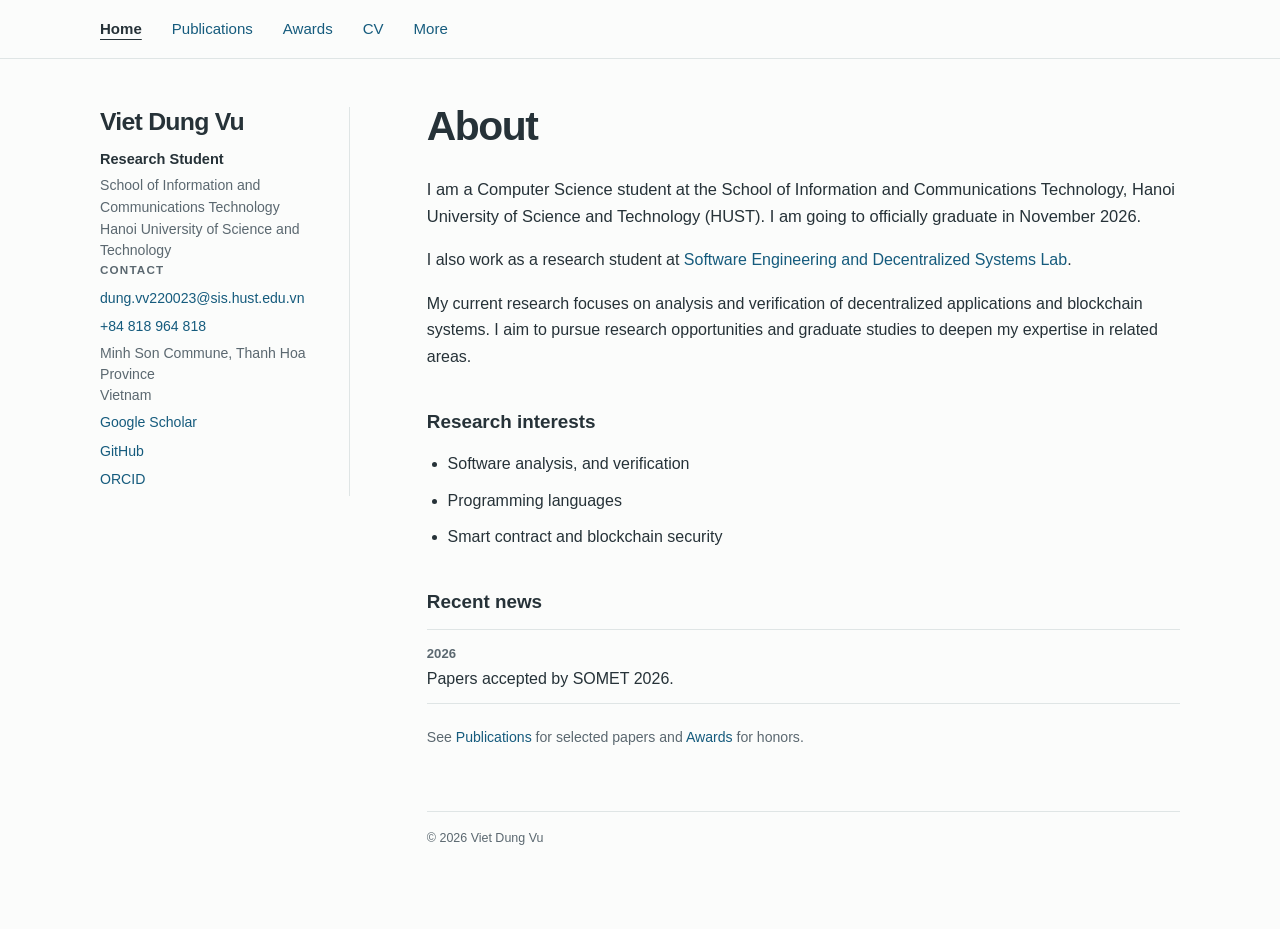
==== index.html @ 9a317e9e "first commit" ====
<!doctype html>
<html lang="en">
<head>
  <meta charset="utf-8">
  <meta name="viewport" content="width=device-width, initial-scale=1">
  <meta name="description" content="Thông tin cơ bản và liên hệ.">
  <title>Home</title>
  <link rel="stylesheet" href="styles.css">
  <script src="app.js" defer></script>
</head>
<body>
  <header class="site-header" id="site-header"></header>
  <div class="layout">
    <aside class="sidebar" id="profile-sidebar"></aside>
    <main class="content" id="main">
      <!-- Nội dung mẫu từ example.html (Yi Li); hãy thay bằng thông tin của bạn. -->
      <h1>About</h1>
      <p class="lead">I am a Computer Science student at the School of Information and Communications Technology, Hanoi University of Science and Technology (HUST). I am going to officially graduate in November 2026.</p>
      <p>I also work as a research student at <a href="https://fintech.hust.edu.vn/research/r&d-labs/software-engineering-and-decentralized-systems" target="_blank" rel="noopener noreferrer">Software Engineering and Decentralized Systems Lab</a>.</p>
      <p>My current research focuses on analysis and verification of decentralized applications and blockchain systems. I aim to pursue research opportunities and graduate studies to deepen my expertise in related areas.</p>
      <h2>Research interests</h2>
      <ul>
        <li>Software analysis, and verification</li>
        <li>Programming languages</li>
        <li>Smart contract and blockchain security</li>
      </ul>
      <h2>Recent news</h2>
      <ul class="simple-list">
        <li><span class="year">2026</span><br>Papers accepted by SOMET 2026.</li>
      </ul>
      <p class="section-note">See <a href="publications.html">Publications</a> for selected papers and <a href="awards.html">Awards</a> for honors.</p>
    </main>
  </div>
</body>
</html>
---- styles.css ----
:root {
  color-scheme: light;
  --ink: #263238;
  --muted: #5b6870;
  --link: #155b7d;
  --line: #dfe5e5;
  --background: #fbfcfb;
}

* { box-sizing: border-box; }
html { scroll-behavior: smooth; }
body {
  margin: 0;
  background: var(--background);
  color: var(--ink);
  font: 16px/1.65 -apple-system, BlinkMacSystemFont, "Segoe UI", Helvetica, Arial, sans-serif;
}
a { color: var(--link); text-decoration: none; }
a:hover { text-decoration: underline; }
a:focus-visible { outline: 2px solid var(--link); outline-offset: 3px; }

.site-header {
  position: sticky;
  top: 0;
  z-index: 10;
  background: var(--background);
  border-bottom: 1px solid var(--line);
}
.top-nav {
  display: flex;
  align-items: center;
  flex-wrap: wrap;
  gap: 4px 30px;
  width: min(1080px, calc(100% - 64px));
  min-height: 58px;
  margin: 0 auto;
  padding: 9px 0;
  list-style: none;
}
.top-nav a { display: inline-block; padding: 5px 0; font-size: .94rem; }
.top-nav a[aria-current="page"] { color: var(--ink); font-weight: 700; text-decoration: underline; text-underline-offset: 5px; }

.layout {
  display: grid;
  grid-template-columns: 250px minmax(0, 1fr);
  gap: clamp(40px, 6vw, 90px);
  width: min(1080px, calc(100% - 64px));
  margin: 0 auto;
  padding: 48px 0 80px;
}
.sidebar {
  align-self: start;
  position: sticky;
  top: 78px;
  max-height: calc(100vh - 94px);
  overflow-y: auto;
  padding-right: 28px;
  border-right: 1px solid var(--line);
}
.name {
  display: block;
  color: var(--ink);
  font-size: 1.55rem;
  font-weight: 700;
  letter-spacing: -.03em;
  line-height: 1.25;
}
.name:hover { text-decoration: none; }
.role { margin: 9px 0 4px; font-size: .91rem; font-weight: 600; }
.affiliation { margin: 0; color: var(--muted); font-size: .88rem; line-height: 1.55; }
.sidebar h2 {
  margin: 29px 0 8px;
  color: var(--muted);
  font-size: .73rem;
  font-weight: 700;
  letter-spacing: .1em;
  text-transform: uppercase;
}
.contact-list { list-style: none; margin: 0; padding: 0; }
.contact-list li { margin: 5px 0; font-size: .88rem; overflow-wrap: anywhere; }
.address { color: var(--muted); line-height: 1.5; }

.content { min-width: 0; max-width: 760px; }
h1, h2, h3, p { margin-top: 0; }
h1 { margin: -5px 0 25px; font-size: clamp(2rem, 3.5vw, 2.55rem); line-height: 1.2; letter-spacing: -.035em; }
h2 { margin: 39px 0 13px; font-size: 1.18rem; line-height: 1.4; }
h2:first-child { margin-top: 0; }
p { margin-bottom: 17px; }
.lead { font-size: 1.03rem; }
.small, .meta { color: var(--muted); font-size: .88rem; }
.meta { margin: 3px 0 0; }
.content ul { padding-left: 1.3rem; }
.content li { margin-bottom: 10px; }
.simple-list { padding: 0 !important; margin: 0; list-style: none; }
.simple-list li { padding: 10px 0; margin: 0; border-bottom: 1px solid var(--line); }
.simple-list li:first-child { border-top: 1px solid var(--line); }
.section-note { margin-top: 22px; font-size: .88rem; color: var(--muted); }
.paper-list { list-style: none; padding: 0 !important; margin: 0; }
.paper-list li { padding: 14px 0; margin: 0; border-bottom: 1px solid var(--line); }
.paper-list li:first-child { border-top: 1px solid var(--line); }
.paper-title { display: block; font-weight: 600; line-height: 1.45; }
.doi-link {
  display: inline-flex;
  align-items: center;
  gap: 2px;
  margin-left: 7px;
  padding: 1px 5px;
  border: 1px solid var(--line);
  border-radius: 4px;
  color: var(--link);
  font-size: .7rem;
  font-weight: 700;
  line-height: 1.4;
  vertical-align: 2px;
  white-space: nowrap;
}
.doi-link:hover { border-color: var(--link); text-decoration: none; }
.paper-meta { display: block; margin-top: 3px; color: var(--muted); font-size: .88rem; }
.year { color: var(--muted); font-size: .82rem; font-weight: 700; }
.cv-entry { padding: 10px 0; border-bottom: 1px solid var(--line); }
.cv-entry:first-of-type { border-top: 1px solid var(--line); }
.cv-entry strong { display: block; font-weight: 600; }
.cv-entry span { display: block; color: var(--muted); font-size: .88rem; }
.page-footer { margin-top: 62px; padding-top: 16px; border-top: 1px solid var(--line); color: var(--muted); font-size: .78rem; }

@media (max-width: 720px) {
  .top-nav { width: min(100% - 36px, 760px); gap: 2px 18px; }
  .layout { display: block; width: min(100% - 36px, 760px); padding: 30px 0 55px; }
  .sidebar { position: static; max-height: none; overflow: visible; padding: 0 0 23px; margin-bottom: 32px; border-right: 0; border-bottom: 1px solid var(--line); }
  .sidebar h2 { margin-top: 18px; }
  .contact-list { display: flex; flex-wrap: wrap; gap: 1px 14px; }
  .contact-list li { margin: 0; }
  .address { flex-basis: 100%; }
  h1 { margin-bottom: 20px; }
}
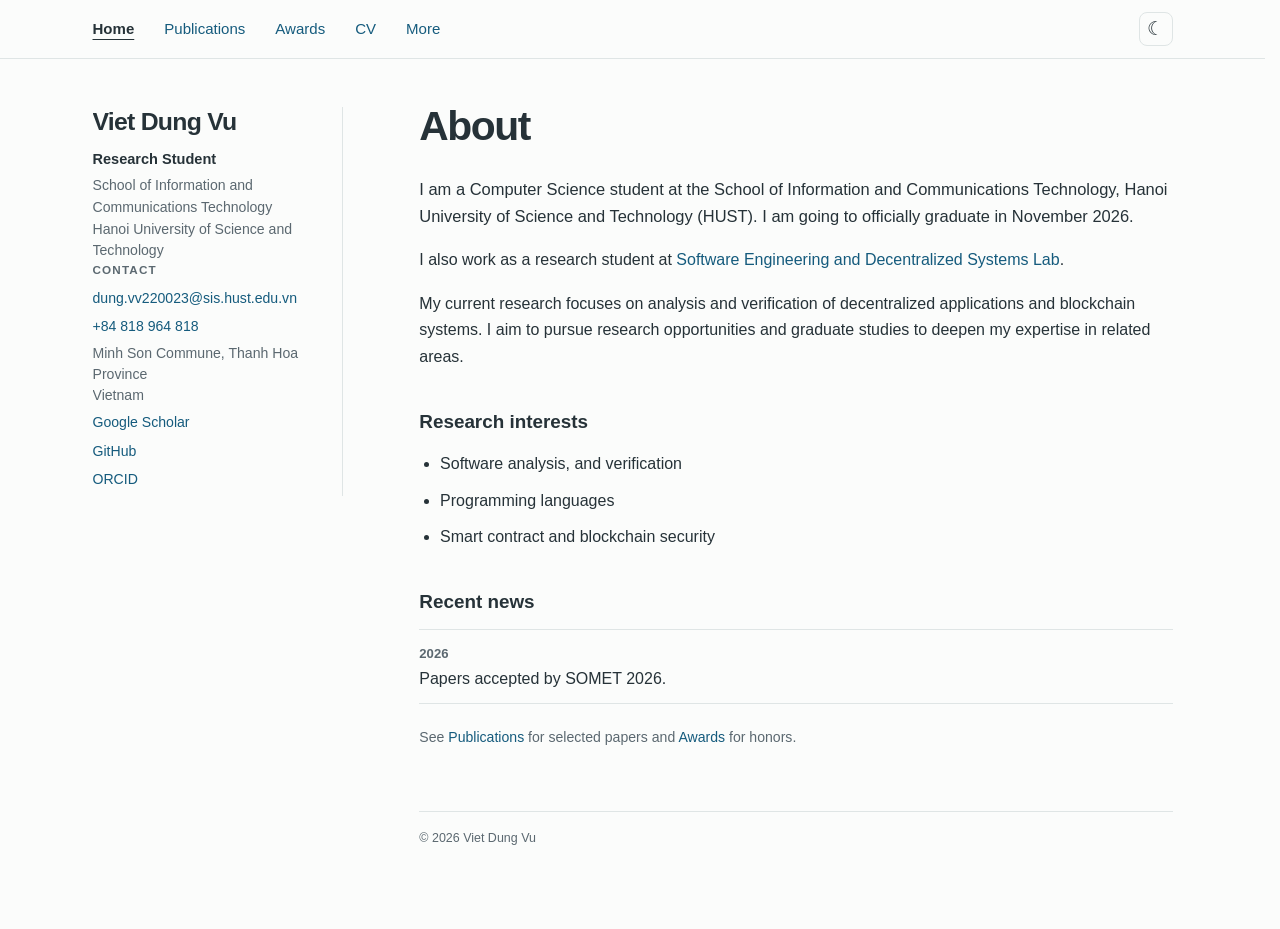
==== commit d8455527: "add light/dark mode toggle" ====
--- a/index.html
+++ b/index.html
@@ -3,8 +3,10 @@
 <head>
   <meta charset="utf-8">
   <meta name="viewport" content="width=device-width, initial-scale=1">
+  <meta name="theme-color" content="#fbfcfb" data-theme-light="#fbfcfb" data-theme-dark="#1b2426">
   <meta name="description" content="Thông tin cơ bản và liên hệ.">
   <title>Home</title>
+  <script src="theme.js"></script>
   <link rel="stylesheet" href="styles.css">
   <script src="app.js" defer></script>
 </head>
--- a/styles.css
+++ b/styles.css
@@ -6,9 +6,20 @@
   --line: #dfe5e5;
   --background: #fbfcfb;
 }
+html[data-theme="dark"] {
+  color-scheme: dark;
+  --ink: #e7eeeb;
+  --muted: #a7b5b3;
+  --link: #8fcbe7;
+  --line: #3d494a;
+  --background: #1b2426;
+}
 
 * { box-sizing: border-box; }
-html { scroll-behavior: smooth; }
+html {
+  scroll-behavior: smooth;
+  scrollbar-gutter: stable;
+}
 body {
   margin: 0;
   background: var(--background);
@@ -39,6 +50,21 @@
 }
 .top-nav a { display: inline-block; padding: 5px 0; font-size: .94rem; }
 .top-nav a[aria-current="page"] { color: var(--ink); font-weight: 700; text-decoration: underline; text-underline-offset: 5px; }
+.theme-item { margin-left: auto; }
+.theme-toggle {
+  display: grid;
+  place-items: center;
+  width: 34px;
+  height: 34px;
+  border: 1px solid var(--line);
+  border-radius: 8px;
+  background: var(--background);
+  color: var(--ink);
+  font-size: 1.2rem;
+  line-height: 1;
+  cursor: pointer;
+}
+.theme-toggle:hover { border-color: var(--link); }
 
 .layout {
   display: grid;
